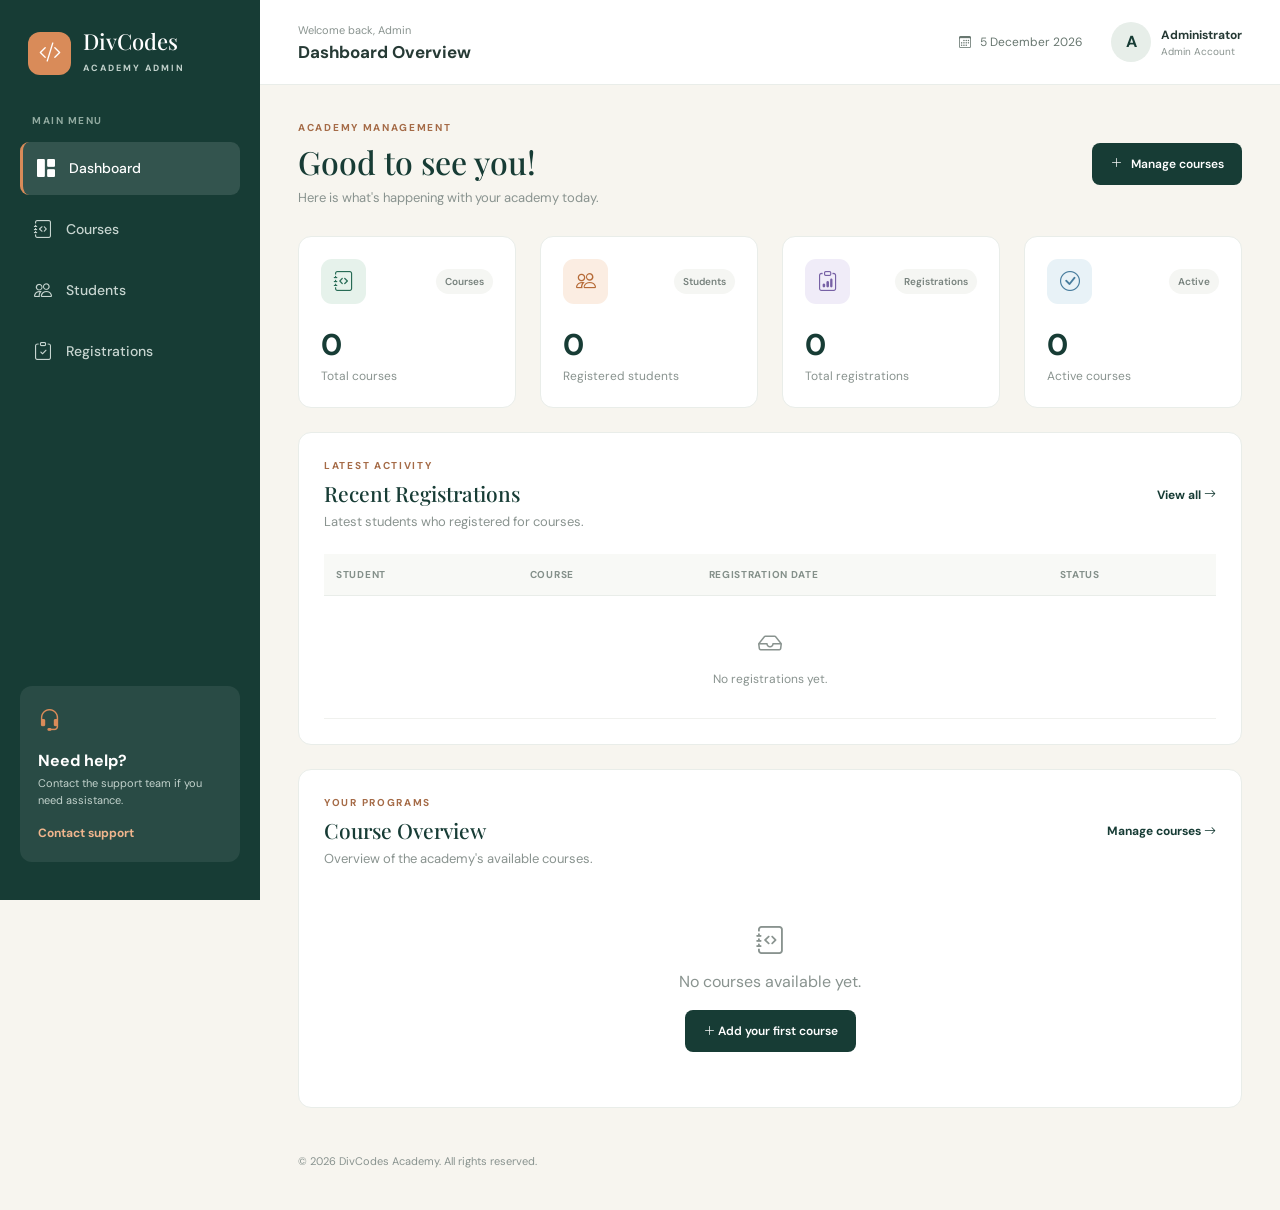
==== index.html @ cee518ff "Intial website" ====
<!DOCTYPE html>
<html lang="en">
<head>
    <meta charset="UTF-8">
    <meta name="viewport" content="width=device-width, initial-scale=1.0">
    <title>Dashboard | DivCodes Academy</title>

    <!-- Bootstrap -->
    <link href="https://cdn.jsdelivr.net/npm/bootstrap@5.3.3/dist/css/bootstrap.min.css" rel="stylesheet">

    <!-- Bootstrap Icons -->
    <link href="https://cdn.jsdelivr.net/npm/bootstrap-icons@1.11.3/font/bootstrap-icons.min.css" rel="stylesheet">

    <!-- Google Fonts -->
    <link href="https://fonts.googleapis.com/css2?family=DM+Sans:wght@400;500;600;700&family=Playfair+Display:wght@600;700&display=swap" rel="stylesheet">

    <!-- Custom CSS -->
    <link rel="stylesheet" href="css/style.css">
</head>

<body>

<div class="admin-layout">

    <!-- Sidebar -->
    <aside class="sidebar" id="sidebar">

        <div class="brand">
            <div class="brand-icon">
                <i class="bi bi-code-slash"></i>
            </div>
            <div>
                <h4>DivCodes</h4>
                <span>ACADEMY ADMIN</span>
            </div>
        </div>

        <div class="sidebar-label">MAIN MENU</div>

        <nav class="sidebar-nav">
            <a href="index.html" class="nav-link active">
                <i class="bi bi-grid-1x2-fill"></i>
                <span>Dashboard</span>
            </a>

            <a href="courses.html" class="nav-link">
                <i class="bi bi-journal-code"></i>
                <span>Courses</span>
            </a>

            <a href="students.html" class="nav-link">
                <i class="bi bi-people"></i>
                <span>Students</span>
            </a>

            <a href="registrations.html" class="nav-link">
                <i class="bi bi-clipboard-check"></i>
                <span>Registrations</span>
            </a>
        </nav>

        <div class="sidebar-bottom">
            <div class="help-card">
                <i class="bi bi-headset"></i>
                <h6>Need help?</h6>
                <p>Contact the support team if you need assistance.</p>
                <a href="mailto:support@divcodes.com">Contact support</a>
            </div>
        </div>

    </aside>

    <!-- Main Content -->
    <main class="main-content">

        <!-- Topbar -->
        <header class="topbar">

            <div class="d-flex align-items-center gap-3">
                <button class="menu-toggle" id="menuToggle" aria-label="Open menu">
                    <i class="bi bi-list"></i>
                </button>

                <div>
                    <p class="topbar-subtitle">Welcome back, Admin</p>
                    <h5 class="topbar-title">Dashboard Overview</h5>
                </div>
            </div>

            <div class="topbar-right">
                <div class="date-display">
                    <i class="bi bi-calendar3"></i>
                    <span id="currentDate"></span>
                </div>

                <div class="admin-profile">
                    <div class="admin-avatar">A</div>
                    <div class="profile-info">
                        <strong>Administrator</strong>
                        <span>Admin Account</span>
                    </div>
                </div>
            </div>

        </header>

        <!-- Dashboard Body -->
        <section class="dashboard-content">

            <div class="page-heading">
                <div>
                    <span class="eyebrow">ACADEMY MANAGEMENT</span>
                    <h1>Good to see you!</h1>
                    <p>Here is what's happening with your academy today.</p>
                </div>

                <a href="courses.html" class="primary-btn">
                    <i class="bi bi-plus-lg"></i>
                    Manage courses
                </a>
            </div>

            <!-- Statistics -->
            <div class="row g-4 stats-row">

                <div class="col-12 col-sm-6 col-xl-3">
                    <div class="stat-card">
                        <div class="stat-top">
                            <div class="stat-icon green">
                                <i class="bi bi-journal-code"></i>
                            </div>
                            <span class="stat-tag">Courses</span>
                        </div>
                        <h2 id="totalCourses">0</h2>
                        <p>Total courses</p>
                    </div>
                </div>

                <div class="col-12 col-sm-6 col-xl-3">
                    <div class="stat-card">
                        <div class="stat-top">
                            <div class="stat-icon orange">
                                <i class="bi bi-people"></i>
                            </div>
                            <span class="stat-tag">Students</span>
                        </div>
                        <h2 id="totalStudents">0</h2>
                        <p>Registered students</p>
                    </div>
                </div>

                <div class="col-12 col-sm-6 col-xl-3">
                    <div class="stat-card">
                        <div class="stat-top">
                            <div class="stat-icon purple">
                                <i class="bi bi-clipboard-data"></i>
                            </div>
                            <span class="stat-tag">Registrations</span>
                        </div>
                        <h2 id="totalRegistrations">0</h2>
                        <p>Total registrations</p>
                    </div>
                </div>

                <div class="col-12 col-sm-6 col-xl-3">
                    <div class="stat-card">
                        <div class="stat-top">
                            <div class="stat-icon blue">
                                <i class="bi bi-check-circle"></i>
                            </div>
                            <span class="stat-tag">Active</span>
                        </div>
                        <h2 id="activeCourses">0</h2>
                        <p>Active courses</p>
                    </div>
                </div>

            </div>

            <!-- Recent Registrations -->
            <div class="content-card mt-4">

                <div class="section-header">
                    <div>
                        <span class="eyebrow">LATEST ACTIVITY</span>
                        <h3>Recent Registrations</h3>
                        <p>Latest students who registered for courses.</p>
                    </div>

                    <a href="registrations.html" class="text-link">
                        View all <i class="bi bi-arrow-right"></i>
                    </a>
                </div>

                <div class="table-responsive">
                    <table class="table admin-table align-middle">
                        <thead>
                            <tr>
                                <th>Student</th>
                                <th>Course</th>
                                <th>Registration Date</th>
                                <th>Status</th>
                            </tr>
                        </thead>

                        <tbody id="recentRegistrations">
                            <tr>
                                <td colspan="4" class="empty-state">
                                    No registrations yet.
                                </td>
                            </tr>
                        </tbody>
                    </table>
                </div>

            </div>

            <!-- Course Overview -->
            <div class="content-card mt-4">

                <div class="section-header">
                    <div>
                        <span class="eyebrow">YOUR PROGRAMS</span>
                        <h3>Course Overview</h3>
                        <p>Overview of the academy's available courses.</p>
                    </div>

                    <a href="courses.html" class="text-link">
                        Manage courses <i class="bi bi-arrow-right"></i>
                    </a>
                </div>

                <div class="row g-3" id="courseOverview">
                    <!-- Courses will be added by JavaScript -->
                </div>

            </div>

            <!-- Footer -->
            <footer class="dashboard-footer">
                <p>© <span id="currentYear"></span> DivCodes Academy. All rights reserved.</p>
            </footer>

        </section>

    </main>

</div>

<!-- Mobile Sidebar Overlay -->
<div class="sidebar-overlay" id="sidebarOverlay"></div>

<!-- Bootstrap JS -->
<script src="https://cdn.jsdelivr.net/npm/bootstrap@5.3.3/dist/js/bootstrap.bundle.min.js"></script>

<!-- Custom JS -->
<script src="js/admin.js"></script>

</body>
</html>
---- css/style.css ----
:root {
    --forest: #173C35;
    --forest-light: #24564C;
    --cream: #F7F5EF;
    --white: #FFFFFF;
    --terracotta: #D98B59;
    --text: #263A35;
    --muted: #89938F;
    --border: #E9EDE9;
    --sidebar-width: 260px;
}

* {
    margin: 0;
    padding: 0;
    box-sizing: border-box;
}

body {
    font-family: "DM Sans", sans-serif;
    background: var(--cream);
    color: var(--text);
}

a {
    text-decoration: none;
}

.admin-layout {
    min-height: 100vh;
}

/* SIDEBAR */

.sidebar {
    width: var(--sidebar-width);
    height: 100vh;
    position: fixed;
    top: 0;
    left: 0;
    z-index: 1000;
    display: flex;
    flex-direction: column;
    padding: 28px 20px 20px;
    background: var(--forest);
    color: var(--white);
}

.brand {
    display: flex;
    align-items: center;
    gap: 12px;
    padding: 0 8px 35px;
}

.brand-icon {
    width: 43px;
    height: 43px;
    display: grid;
    place-items: center;
    border-radius: 12px;
    background: var(--terracotta);
    color: white;
    font-size: 22px;
}

.brand h4 {
    margin: 0;
    font-family: "Playfair Display", serif;
    font-size: 22px;
}

.brand span {
    color: #C2D2CC;
    font-size: 9px;
    letter-spacing: 2px;
    font-weight: 700;
}

.sidebar-label {
    color: #91AAA0;
    font-size: 10px;
    letter-spacing: 1.5px;
    font-weight: 700;
    padding: 0 12px;
    margin-bottom: 14px;
}

.sidebar-nav {
    display: flex;
    flex-direction: column;
    gap: 8px;
}

.sidebar-nav .nav-link {
    display: flex;
    align-items: center;
    gap: 14px;
    padding: 13px 14px;
    border-radius: 9px;
    color: #C7D5D0;
    font-size: 14px;
    font-weight: 500;
    transition: 0.25s ease;
}

.sidebar-nav .nav-link i {
    font-size: 18px;
}

.sidebar-nav .nav-link:hover,
.sidebar-nav .nav-link.active {
    background: rgba(255, 255, 255, 0.12);
    color: white;
}

.sidebar-nav .nav-link.active {
    border-left: 3px solid var(--terracotta);
}

.sidebar-bottom {
    margin-top: auto;
}

.help-card {
    padding: 18px;
    border-radius: 12px;
    background: rgba(255, 255, 255, 0.08);
    margin-bottom: 18px;
}

.help-card > i {
    color: var(--terracotta);
    font-size: 23px;
}

.help-card h6 {
    margin: 12px 0 5px;
    font-weight: 700;
}

.help-card p {
    color: #C2D2CC;
    font-size: 11px;
    line-height: 1.6;
    margin-bottom: 10px;
}

.help-card a {
    color: #F0B58D;
    font-size: 12px;
    font-weight: 700;
}

.logout-btn {
    width: 100%;
    display: flex;
    align-items: center;
    gap: 12px;
    padding: 13px;
    border: 1px solid rgba(255, 255, 255, 0.15);
    border-radius: 9px;
    background: transparent;
    color: #D5E0DB;
    font-family: inherit;
    font-size: 13px;
    cursor: pointer;
    transition: 0.2s;
}

.logout-btn:hover {
    background: rgba(255, 255, 255, 0.1);
}

/* MAIN CONTENT */

.main-content {
    min-height: 100vh;
    margin-left: var(--sidebar-width);
}

.topbar {
    min-height: 85px;
    padding: 15px 38px;
    display: flex;
    align-items: center;
    justify-content: space-between;
    gap: 20px;
    background: white;
    border-bottom: 1px solid var(--border);
}

.topbar-subtitle {
    color: var(--muted);
    font-size: 11px;
    margin-bottom: 3px;
}

.topbar-title {
    font-size: 17px;
    font-weight: 700;
    margin: 0;
}

.topbar-right {
    display: flex;
    align-items: center;
    gap: 28px;
}

.date-display {
    display: flex;
    align-items: center;
    gap: 9px;
    color: #687770;
    font-size: 12px;
}

.admin-profile {
    display: flex;
    align-items: center;
    gap: 10px;
}

.admin-avatar {
    width: 40px;
    height: 40px;
    display: grid;
    place-items: center;
    border-radius: 50%;
    background: #E7EEE9;
    color: var(--forest);
    font-weight: 700;
}

.profile-info {
    display: flex;
    flex-direction: column;
}

.profile-info strong {
    font-size: 12px;
}

.profile-info span {
    color: var(--muted);
    font-size: 10px;
}

.menu-toggle {
    display: none;
    border: none;
    background: transparent;
    color: var(--forest);
    font-size: 25px;
}

/* DASHBOARD */

.dashboard-content {
    padding: 35px 38px;
    max-width: 1600px;
    margin: auto;
}

.page-heading {
    display: flex;
    justify-content: space-between;
    align-items: center;
    gap: 20px;
    margin-bottom: 28px;
}

.eyebrow {
    display: block;
    color: #A56B47;
    font-size: 10px;
    letter-spacing: 1.7px;
    font-weight: 700;
    margin-bottom: 8px;
}

.page-heading h1 {
    font-family: "Playfair Display", serif;
    font-size: 32px;
    color: var(--forest);
    margin-bottom: 7px;
}

.page-heading p,
.section-header p {
    color: var(--muted);
    font-size: 13px;
    margin: 0;
}

.primary-btn {
    display: inline-flex;
    align-items: center;
    gap: 9px;
    padding: 12px 18px;
    border-radius: 8px;
    background: var(--forest);
    color: white;
    font-size: 12px;
    font-weight: 600;
    transition: 0.25s;
}

.primary-btn:hover {
    background: var(--forest-light);
    color: white;
    transform: translateY(-2px);
}

/* STATISTICS CARDS */

.stat-card {
    height: 100%;
    padding: 22px;
    background: white;
    border: 1px solid var(--border);
    border-radius: 13px;
    transition: 0.25s ease;
}

.stat-card:hover {
    transform: translateY(-4px);
    box-shadow: 0 10px 25px rgba(23, 60, 53, 0.06);
}

.stat-top {
    display: flex;
    align-items: center;
    justify-content: space-between;
    margin-bottom: 23px;
}

.stat-icon {
    width: 45px;
    height: 45px;
    display: grid;
    place-items: center;
    border-radius: 11px;
    font-size: 20px;
}

.stat-icon.green {
    color: #276B55;
    background: #E6F2EB;
}

.stat-icon.orange {
    color: #B66B38;
    background: #FBEDE2;
}

.stat-icon.purple {
    color: #7761A5;
    background: #F0ECF8;
}

.stat-icon.blue {
    color: #477C9D;
    background: #E8F2F7;
}

.stat-tag {
    padding: 5px 9px;
    border-radius: 20px;
    background: #F5F6F3;
    color: #77827D;
    font-size: 10px;
    font-weight: 600;
}

.stat-card h2 {
    color: var(--forest);
    font-size: 30px;
    font-weight: 700;
    margin-bottom: 4px;
}

.stat-card p {
    color: var(--muted);
    font-size: 12px;
    margin: 0;
}

/* CONTENT CARDS */

.content-card {
    padding: 25px;
    border: 1px solid var(--border);
    border-radius: 13px;
    background: white;
}

.section-header {
    display: flex;
    justify-content: space-between;
    align-items: center;
    gap: 15px;
    margin-bottom: 22px;
}

.section-header h3 {
    font-family: "Playfair Display", serif;
    color: var(--forest);
    font-size: 21px;
    margin-bottom: 6px;
}

.text-link {
    color: var(--forest);
    font-size: 12px;
    font-weight: 700;
    white-space: nowrap;
}

.text-link:hover {
    color: var(--terracotta);
}

.admin-table {
    margin-bottom: 0;
    min-width: 650px;
}

.admin-table thead th {
    padding: 13px 12px;
    background: #F8F9F6;
    border-bottom: 1px solid var(--border);
    color: #84908A;
    font-size: 10px;
    font-weight: 700;
    text-transform: uppercase;
    letter-spacing: 0.7px;
}

.admin-table tbody td {
    padding: 15px 12px;
    border-color: #F0F1EE;
    color: #52615A;
    font-size: 12px;
}

.student-cell {
    display: flex;
    align-items: center;
    gap: 10px;
}

.student-avatar {
    width: 35px;
    height: 35px;
    display: grid;
    place-items: center;
    flex-shrink: 0;
    border-radius: 50%;
    background: #E8EFEA;
    color: var(--forest);
    font-size: 11px;
    font-weight: 700;
}

.student-name {
    color: var(--text);
    font-weight: 700;
    font-size: 12px;
}

.student-email {
    color: var(--muted);
    font-size: 10px;
    margin-top: 3px;
}

.status-badge {
    display: inline-block;
    padding: 6px 10px;
    border-radius: 20px;
    font-size: 10px;
    font-weight: 700;
}

.status-pending {
    color: #A66B26;
    background: #FFF2DC;
}

.status-approved {
    color: #28734D;
    background: #E4F4E9;
}

.status-rejected {
    color: #B44B4B;
    background: #FCE9E9;
}

.empty-state {
    padding: 30px !important;
    text-align: center;
    color: var(--muted) !important;
}

/* COURSE OVERVIEW */

.course-mini-card {
    height: 100%;
    padding: 17px;
    border: 1px solid var(--border);
    border-radius: 10px;
    transition: 0.2s;
}

.course-mini-card:hover {
    border-color: #B7C9BF;
    background: #FCFDFB;
}

.course-mini-icon {
    width: 38px;
    height: 38px;
    display: grid;
    place-items: center;
    border-radius: 9px;
    background: #E9F0EB;
    color: var(--forest);
    font-size: 18px;
    margin-bottom: 13px;
}

.course-mini-card h6 {
    color: var(--forest);
    font-size: 13px;
    font-weight: 700;
    margin-bottom: 6px;
}

.course-mini-card p {
    color: var(--muted);
    font-size: 11px;
    margin-bottom: 12px;
}

.course-active {
    color: #28734D;
    background: #E4F4E9;
    padding: 5px 9px;
    border-radius: 20px;
    font-size: 10px;
    font-weight: 700;
}

/* FOOTER */

.dashboard-footer {
    display: flex;
    justify-content: space-between;
    gap: 15px;
    padding: 25px 0 5px;
    margin-top: 20px;
    color: var(--muted);
    font-size: 11px;
}

.dashboard-footer p {
    margin: 0;
}

/* MOBILE SIDEBAR */

.sidebar-overlay {
    display: none;
}

/* RESPONSIVE */

@media (max-width: 1100px) {
    .dashboard-content {
        padding: 28px 25px;
    }

    .topbar {
        padding: 15px 25px;
    }

    .topbar-right {
        gap: 15px;
    }
}

@media (max-width: 768px) {
    .sidebar {
        transform: translateX(-100%);
        transition: transform 0.3s ease;
    }

    .sidebar.show {
        transform: translateX(0);
    }

    .sidebar-overlay.show {
        display: block;
        position: fixed;
        inset: 0;
        z-index: 999;
        background: rgba(0, 0, 0, 0.4);
    }

    .main-content {
        margin-left: 0;
    }

    .menu-toggle {
        display: block;
    }

    .topbar {
        padding: 14px 18px;
    }

    .topbar-right {
        gap: 10px;
    }

    .date-display {
        display: none;
    }

    .profile-info {
        display: none;
    }

    .dashboard-content {
        padding: 25px 18px;
    }

    .page-heading {
        align-items: flex-start;
        flex-direction: column;
    }

    .page-heading h1 {
        font-size: 27px;
    }

    .content-card {
        padding: 18px;
    }
}

@media (max-width: 480px) {
    .section-header {
        align-items: flex-start;
        flex-direction: column;
    }

    .dashboard-footer {
        flex-direction: column;
    }

    .stat-card {
        padding: 18px;
    }
}















/* =====================================
   COURSE MANAGEMENT - UPDATED FORM
===================================== */

.course-modal {
    border: none;
    border-radius: 16px;
    overflow: hidden;
}

.course-modal .modal-header {
    padding: 25px 28px;
    border-bottom: 1px solid #E9EDE9;
}

.course-modal .modal-title {
    color: #173C35;
    font-family: "Playfair Display", serif;
    font-size: 23px;
    margin-bottom: 5px;
}

.course-modal .modal-subtitle {
    color: #89938F;
    font-size: 12px;
    margin: 0;
}

.course-modal .modal-body {
    padding: 25px 28px;
    max-height: 70vh;
    overflow-y: auto;
}

.course-modal .modal-footer {
    padding: 18px 28px;
    border-top: 1px solid #E9EDE9;
}

.form-section {
    padding-bottom: 27px;
    margin-bottom: 27px;
    border-bottom: 1px solid #E9EDE9;
}

.form-section:last-of-type {
    border-bottom: none;
    margin-bottom: 0;
}

.form-section-heading {
    display: flex;
    align-items: center;
    gap: 13px;
    margin-bottom: 22px;
}

.form-section-number {
    width: 38px;
    height: 38px;
    display: grid;
    place-items: center;
    flex-shrink: 0;
    border-radius: 10px;
    background: #E9F0EB;
    color: #173C35;
    font-size: 12px;
    font-weight: 700;
}

.form-section-heading h6 {
    color: #173C35;
    font-size: 14px;
    font-weight: 700;
    margin: 0 0 4px;
}

.form-section-heading p {
    color: #89938F;
    font-size: 11px;
    margin: 0;
}

.admin-input,
.admin-select,
.admin-textarea {
    width: 100%;
    border: 1px solid #E3E9E4;
    border-radius: 8px;
    background: #FFFFFF;
    color: #263A35;
    font-family: "DM Sans", sans-serif;
    font-size: 12px;
}

.admin-input,
.admin-select {
    min-height: 44px;
}

.admin-textarea {
    padding: 12px 14px;
    line-height: 1.7;
    resize: vertical;
}

.admin-input:focus,
.admin-select:focus,
.admin-textarea:focus {
    border-color: #6D9584;
    box-shadow: 0 0 0 3px rgba(23, 60, 53, 0.08);
}

.admin-label {
    display: block;
    color: #52615A;
    font-size: 12px;
    font-weight: 700;
    margin-bottom: 8px;
}

.form-hint {
    display: block;
    color: #89938F;
    font-size: 10px;
    margin-top: 7px;
}

/* IMAGE UPLOAD */

.image-upload-area {
    display: flex;
    align-items: center;
    gap: 22px;
    padding: 18px;
    border: 1px dashed #B9C9BF;
    border-radius: 12px;
    background: #FAFBF8;
}

.image-preview-wrapper {
    width: 180px;
    height: 125px;
    flex-shrink: 0;
    display: grid;
    place-items: center;
    overflow: hidden;
    border-radius: 9px;
    background: #E9F0EB;
}

.course-image-preview {
    width: 100%;
    height: 100%;
    object-fit: cover;
}

.image-placeholder {
    display: flex;
    flex-direction: column;
    align-items: center;
    gap: 7px;
    color: #89938F;
    font-size: 11px;
}

.image-placeholder i {
    font-size: 30px;
}

.image-upload-info p {
    color: #89938F;
    font-size: 11px;
    margin: 9px 0 0;
}

.upload-image-btn {
    display: inline-flex;
    align-items: center;
    gap: 8px;
    padding: 10px 15px;
    border-radius: 8px;
    background: #173C35;
    color: white;
    font-size: 12px;
    font-weight: 600;
    cursor: pointer;
    transition: 0.2s;
}

.upload-image-btn:hover {
    background: #24564C;
}

.remove-image-btn {
    display: block;
    margin-top: 12px;
    padding: 0;
    border: none;
    background: transparent;
    color: #B44B4B;
    font-size: 11px;
    cursor: pointer;
}

.remove-image-btn:hover {
    color: #8E3030;
}

/* COURSE TABLE */

.course-table-icon {
    width: 42px;
    height: 42px;
    display: grid;
    place-items: center;
    flex-shrink: 0;
    overflow: hidden;
    border-radius: 9px;
    background: #E9F0EB;
    color: #173C35;
    font-size: 18px;
}

.course-table-icon img {
    width: 100%;
    height: 100%;
    object-fit: cover;
}

.course-table-name {
    color: #263A35;
    font-size: 12px;
    font-weight: 700;
}

.course-table-id {
    color: #89938F;
    font-size: 10px;
    margin-top: 3px;
}

.course-category {
    display: inline-block;
    padding: 5px 9px;
    border-radius: 20px;
    background: #F0F3EF;
    color: #53665C;
    font-size: 10px;
    font-weight: 600;
}

.course-actions {
    display: flex;
    gap: 7px;
}

.action-btn {
    width: 32px;
    height: 32px;
    display: grid;
    place-items: center;
    border: 1px solid #E8ECE8;
    border-radius: 7px;
    background: white;
    color: #52615A;
    font-size: 14px;
    transition: 0.2s;
}

.action-btn.edit:hover {
    color: #173C35;
    background: #E9F0EB;
}

.action-btn.delete:hover {
    color: #B44B4B;
    background: #FCE9E9;
}

.admin-search {
    position: relative;
}

.admin-search i {
    position: absolute;
    left: 14px;
    top: 50%;
    transform: translateY(-50%);
    color: #89938F;
    z-index: 2;
}

.admin-search .form-control {
    min-height: 44px;
    padding-left: 40px;
    border: 1px solid #E3E9E4;
    border-radius: 8px;
    font-size: 12px;
}

.reset-btn {
    min-height: 44px;
    border: 1px solid #E3E9E4;
    border-radius: 8px;
    background: #F7F5EF;
    color: #173C35;
    font-size: 18px;
}

.reset-btn:hover {
    background: #173C35;
    color: white;
}

.table-footer {
    padding-top: 15px;
    color: #89938F;
    font-size: 11px;
}

.secondary-btn {
    min-height: 42px;
    padding: 10px 17px;
    border: 1px solid #E3E9E4;
    border-radius: 8px;
    background: white;
    color: #52615A;
    font-size: 12px;
    font-weight: 600;
}

.secondary-btn:hover {
    background: #F7F5EF;
}

.course-modal .primary-btn {
    border: none;
    min-height: 42px;
}

@media (max-width: 576px) {
    .course-modal .modal-body {
        padding: 18px;
    }

    .course-modal .modal-header,
    .course-modal .modal-footer {
        padding: 17px 18px;
    }

    .image-upload-area {
        flex-direction: column;
        align-items: flex-start;
    }

    .image-preview-wrapper {
        width: 100%;
        height: 180px;
    }
}
















/* =========================================
   STUDENTS PAGE - VIEW BUTTON FIX
   ========================================= */

#studentsTable .action-btn.view {
    display: inline-flex !important;
    align-items: center;
    justify-content: center;
    gap: 6px;
    width: auto !important;
    min-width: 72px;
    height: 38px;
    padding: 8px 12px !important;
    white-space: nowrap;
    flex-shrink: 0;
    border-radius: 8px;
    background: #E8F2EC;
    color: #173C35;
    font-size: 12px;
    font-weight: 700;
}

#studentsTable .action-btn.view:hover {
    background: #173C35;
    color: #FFFFFF;
}

#studentsTable td:last-child {
    min-width: 90px;
    white-space: nowrap;
    text-align: center;
}

/* Keep student avatars aligned */
#studentsTable .student-detail-avatar {
    flex-shrink: 0;
}

/* =========================================
   TABLE RESPONSIVENESS
   ========================================= */

#studentsTable td {
    vertical-align: middle;
}

#studentsTable .action-btn i {
    font-size: 13px;
}


/* Dashboard dynamic course images */

.dashboard-course-image {
    width: 100%;
    height: 100%;
    object-fit: cover;
    border-radius: 12px;
}

.course-mini-icon {
    width: 48px;
    height: 48px;
    border-radius: 12px;
    background: #E8F2EC;
    color: #173C35;
    display: flex;
    align-items: center;
    justify-content: center;
    overflow: hidden;
    font-size: 22px;
    margin-bottom: 14px;
}

.course-inactive {
    display: inline-block;
    padding: 5px 10px;
    border-radius: 20px;
    font-size: 10px;
    font-weight: 700;
    color: #B94C4C;
    background: #FCEAEA;
}
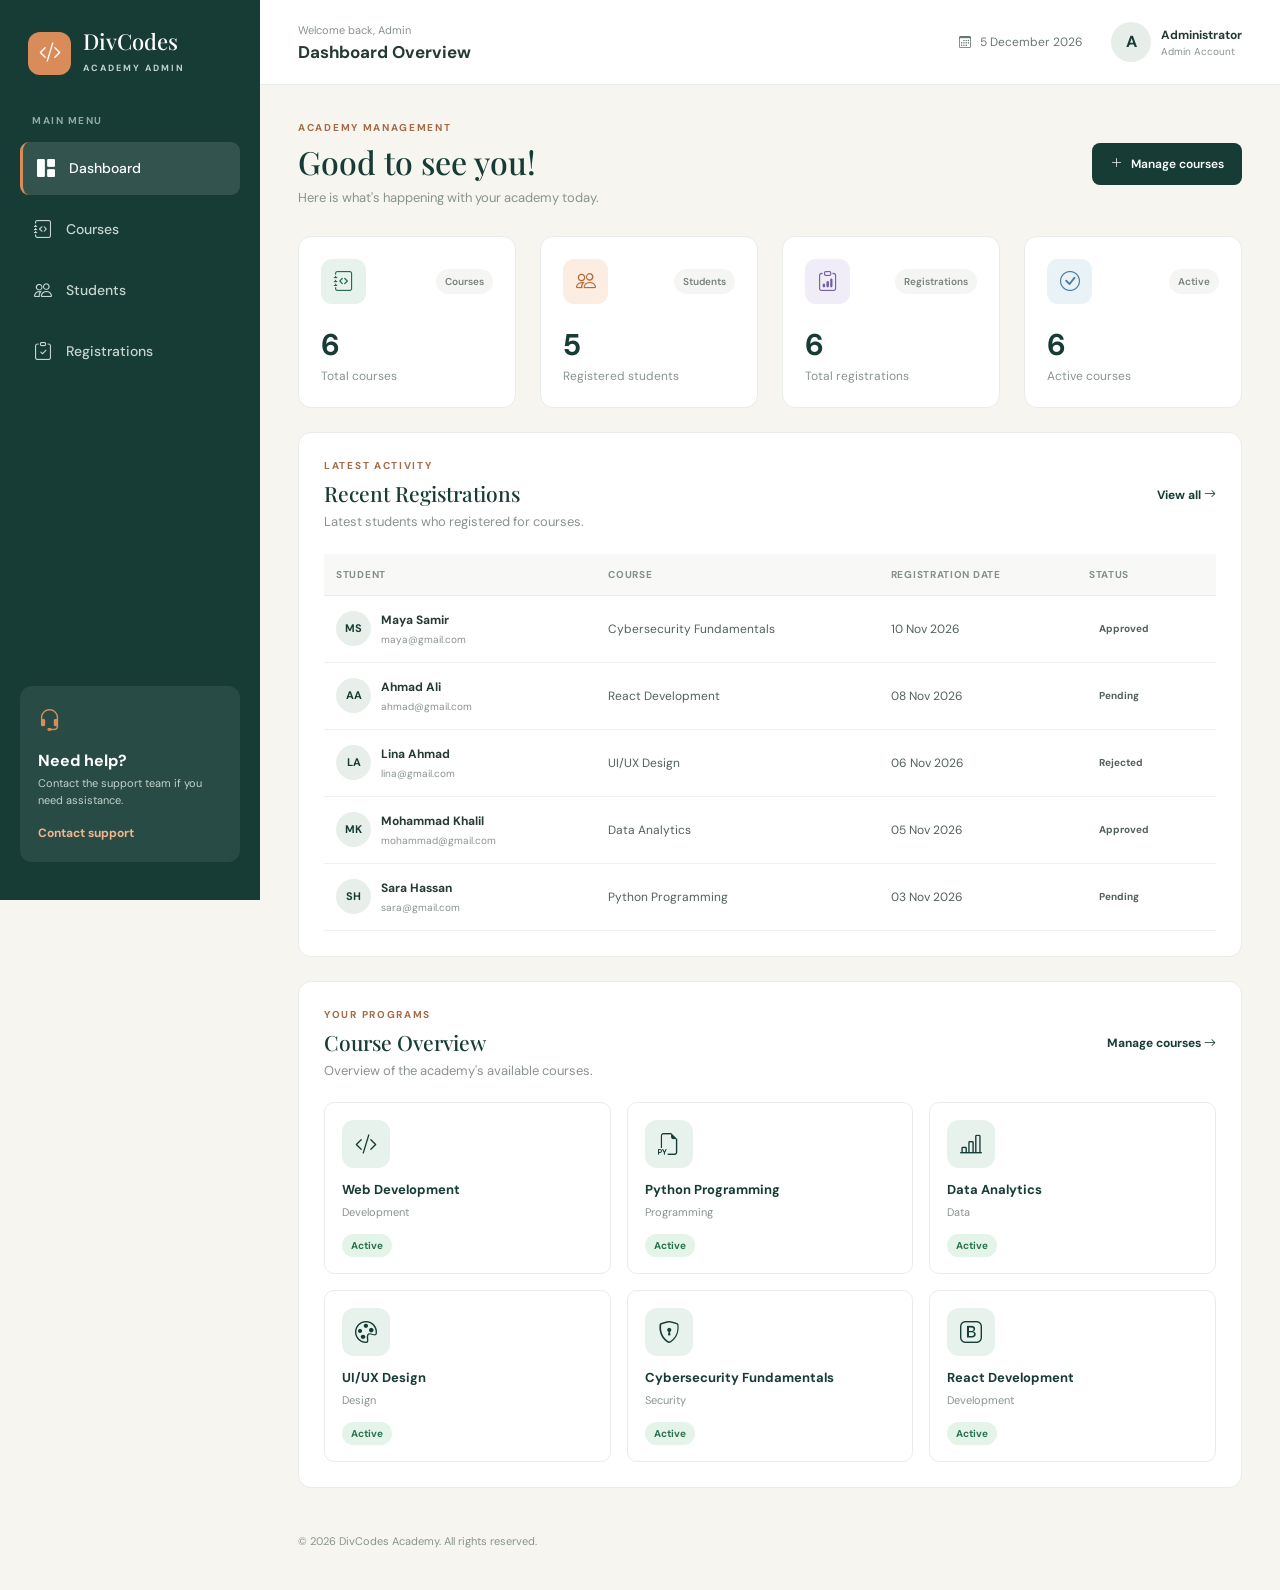
==== commit 67f77682: "Update DivCodes admin dashboard" ====
--- a/index.html
+++ b/index.html
@@ -254,7 +254,7 @@
 <script src="https://cdn.jsdelivr.net/npm/bootstrap@5.3.3/dist/js/bootstrap.bundle.min.js"></script>
 
 <!-- Custom JS -->
-<script src="js/admin.js"></script>
+<script src="js/app.js"></script>
 
 </body>
 </html>
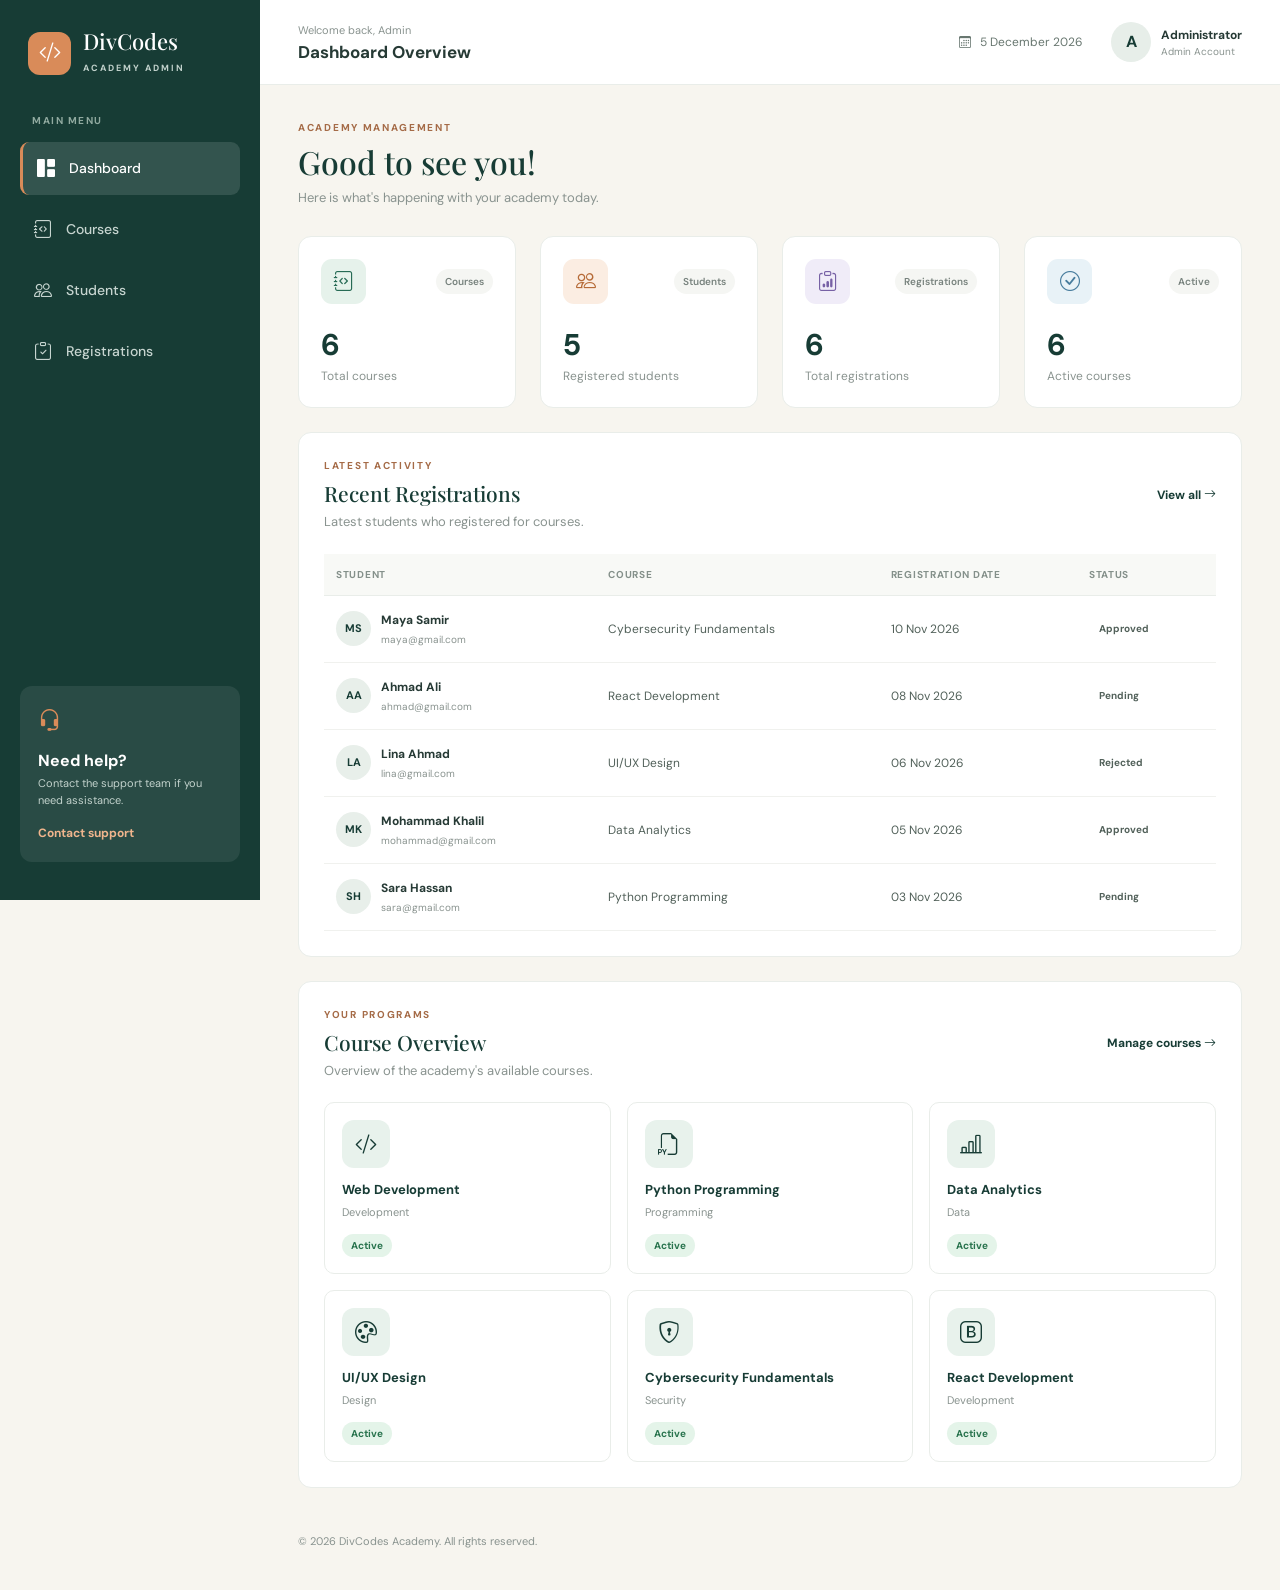
==== commit d4cbe286: "Update index.html" ====
--- a/index.html
+++ b/index.html
@@ -113,11 +113,6 @@
                     <h1>Good to see you!</h1>
                     <p>Here is what's happening with your academy today.</p>
                 </div>
-
-                <a href="courses.html" class="primary-btn">
-                    <i class="bi bi-plus-lg"></i>
-                    Manage courses
-                </a>
             </div>
 
             <!-- Statistics -->
